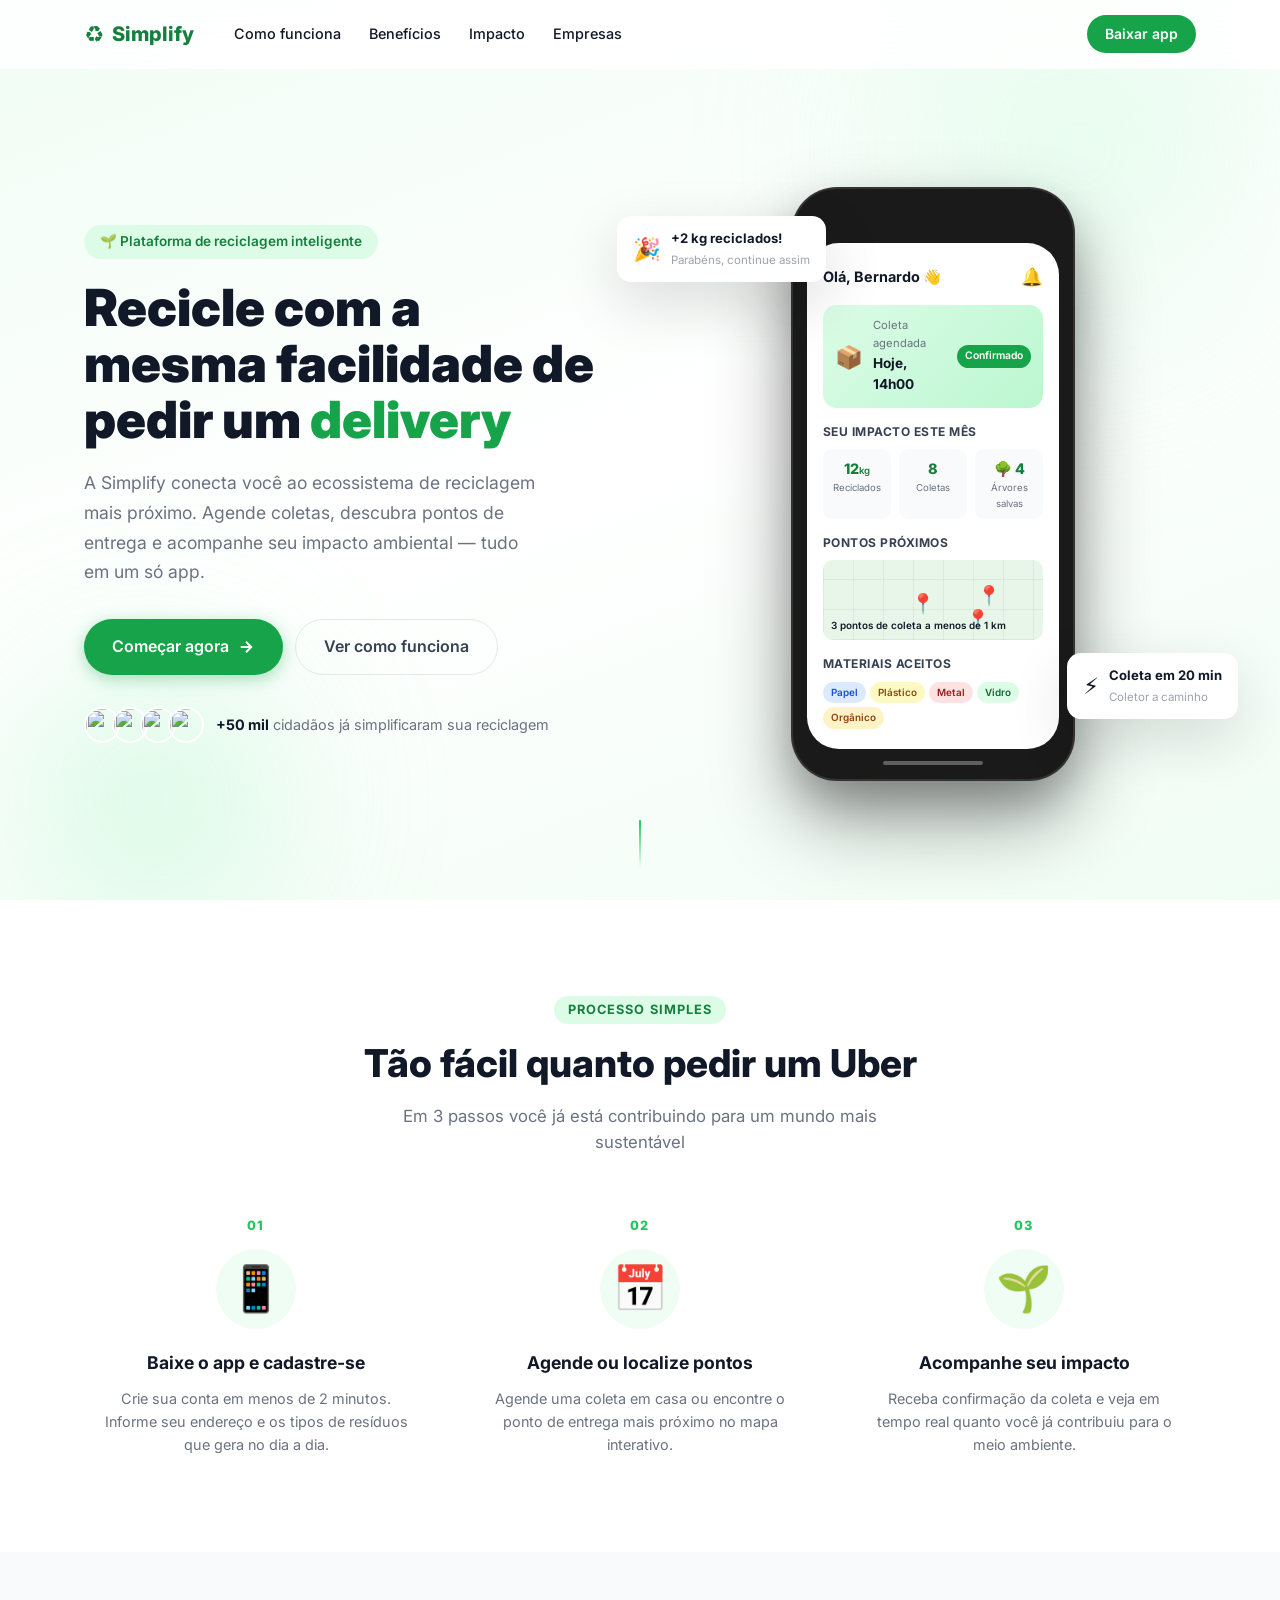
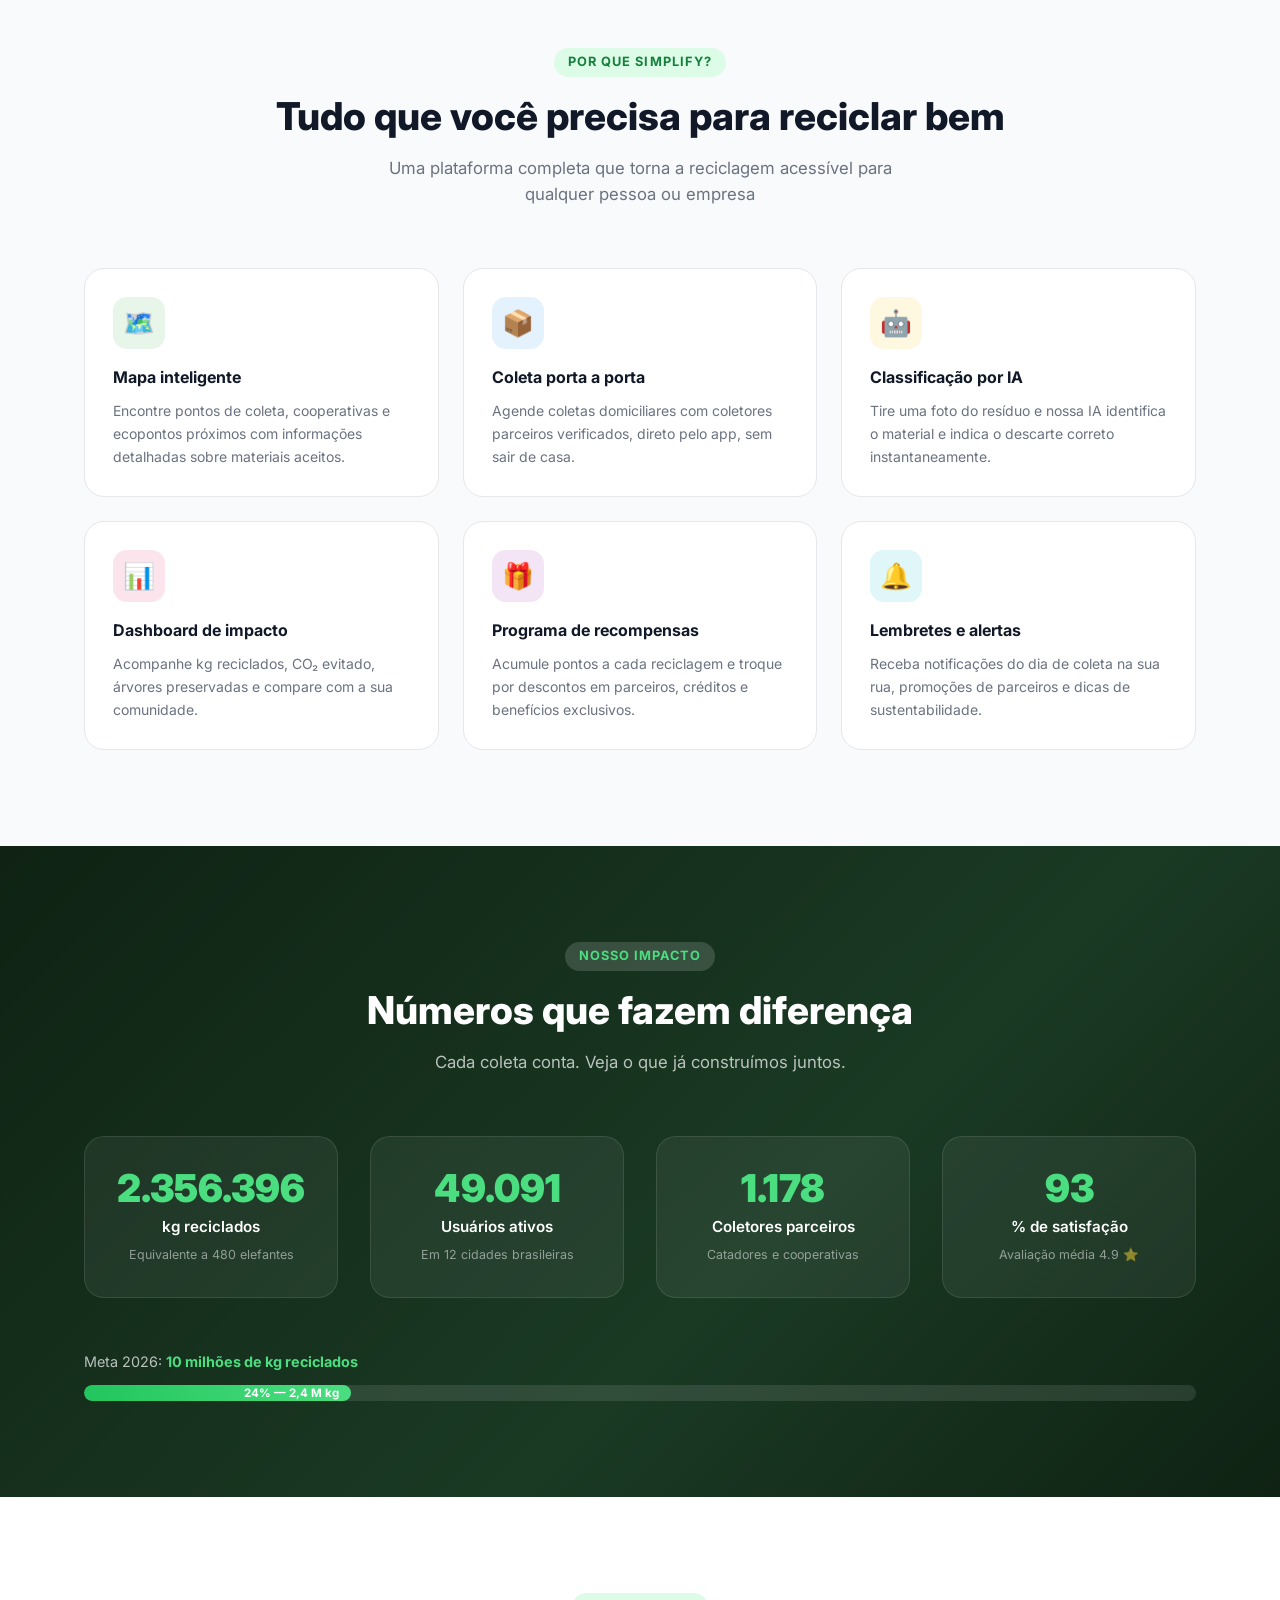
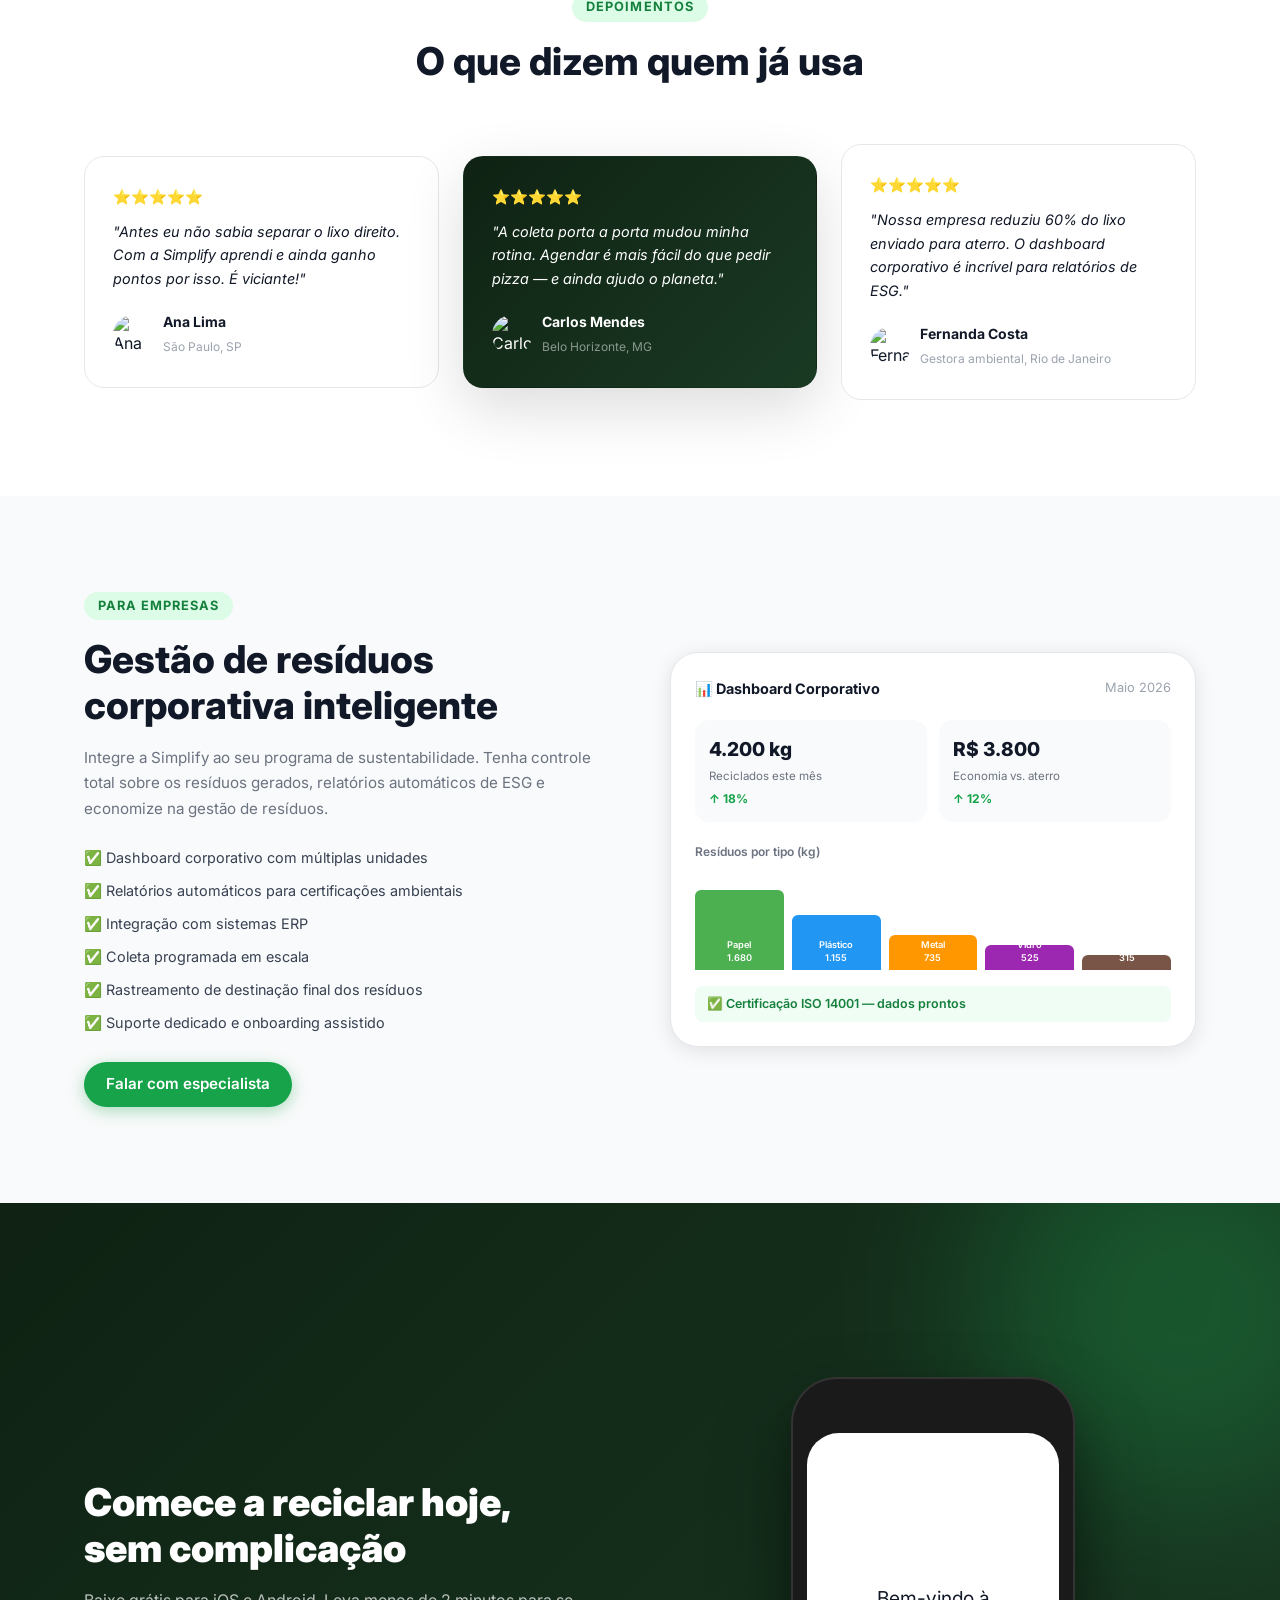
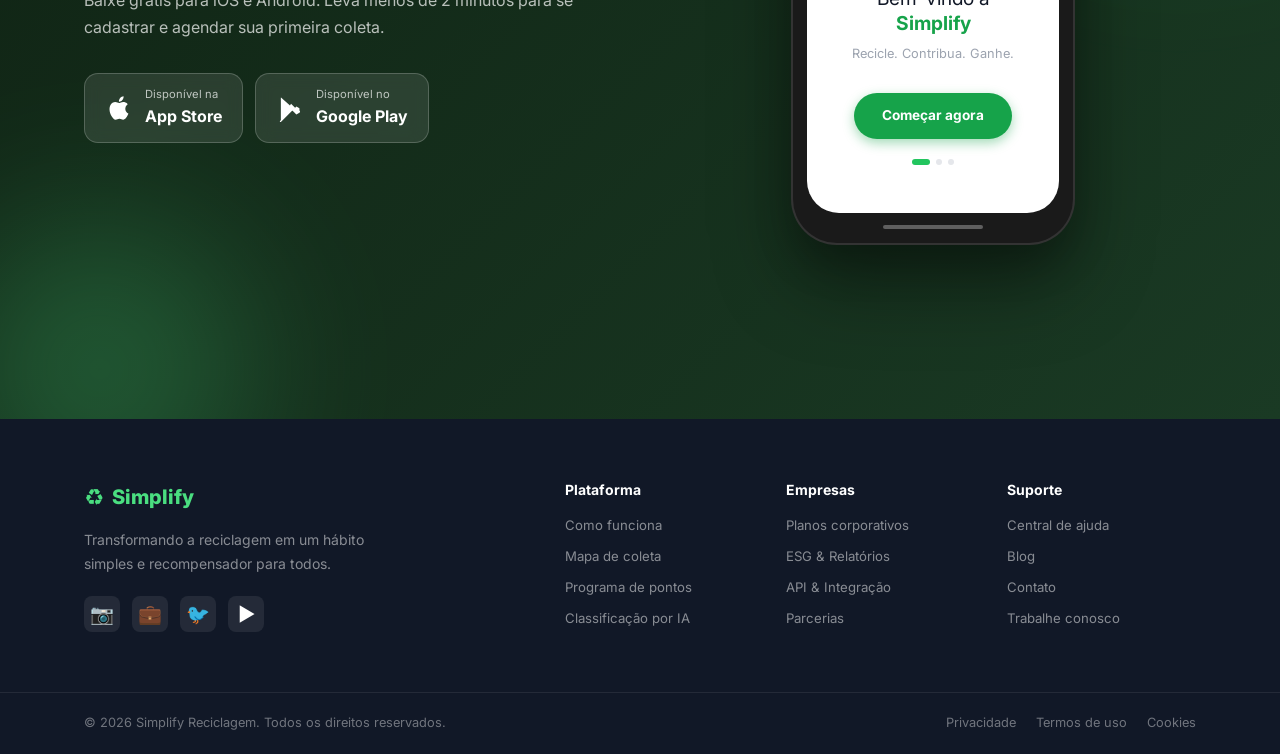
==== index.html @ 10cd013d "." ====
<!DOCTYPE html>
<html lang="pt-BR">
<head>
  <meta charset="UTF-8" />
  <meta name="viewport" content="width=device-width, initial-scale=1.0" />
  <title>Simplify Reciclagem — Recicle sem complicação</title>
  <link rel="stylesheet" href="style.css" />
  <link rel="preconnect" href="https://fonts.googleapis.com" />
  <link href="https://fonts.googleapis.com/css2?family=Inter:wght@400;500;600;700;800;900&display=swap" rel="stylesheet" />
</head>
<body>

  <!-- NAV -->
  <nav class="nav" id="nav">
    <div class="container nav__inner">
      <a href="#" class="nav__logo">
        <span class="logo-icon">♻</span>
        <span>Simplify</span>
      </a>
      <ul class="nav__links">
        <li><a href="#como-funciona">Como funciona</a></li>
        <li><a href="#beneficios">Benefícios</a></li>
        <li><a href="#impacto">Impacto</a></li>
        <li><a href="#empresas">Empresas</a></li>
      </ul>
      <a href="#baixar" class="btn btn--nav">Baixar app</a>
      <button class="nav__burger" id="burger" aria-label="Menu">
        <span></span><span></span><span></span>
      </button>
    </div>
    <div class="nav__mobile" id="mobileMenu">
      <a href="#como-funciona">Como funciona</a>
      <a href="#beneficios">Benefícios</a>
      <a href="#impacto">Impacto</a>
      <a href="#empresas">Empresas</a>
      <a href="#baixar" class="btn btn--primary">Baixar app</a>
    </div>
  </nav>

  <!-- HERO -->
  <section class="hero" id="inicio">
    <div class="hero__bg">
      <div class="hero__blob hero__blob--1"></div>
      <div class="hero__blob hero__blob--2"></div>
    </div>
    <div class="container hero__inner">
      <div class="hero__text">
        <div class="hero__badge">🌱 Plataforma de reciclagem inteligente</div>
        <h1 class="hero__title">
          Recicle com a mesma facilidade de pedir um
          <span class="highlight">delivery</span>
        </h1>
        <p class="hero__subtitle">
          A Simplify conecta você ao ecossistema de reciclagem mais próximo. Agende coletas, descubra pontos de entrega e acompanhe seu impacto ambiental — tudo em um só app.
        </p>
        <div class="hero__actions">
          <a href="#baixar" class="btn btn--primary btn--lg">
            Começar agora
            <svg width="18" height="18" viewBox="0 0 24 24" fill="none" stroke="currentColor" stroke-width="2.5"><path d="M5 12h14M12 5l7 7-7 7"/></svg>
          </a>
          <a href="#como-funciona" class="btn btn--ghost btn--lg">Ver como funciona</a>
        </div>
        <div class="hero__social-proof">
          <div class="avatars">
            <img src="https://i.pravatar.cc/40?img=1" alt="" />
            <img src="https://i.pravatar.cc/40?img=2" alt="" />
            <img src="https://i.pravatar.cc/40?img=3" alt="" />
            <img src="https://i.pravatar.cc/40?img=4" alt="" />
          </div>
          <p><strong>+50 mil</strong> cidadãos já simplificaram sua reciclagem</p>
        </div>
      </div>
      <div class="hero__visual">
        <div class="phone-mockup">
          <div class="phone-screen">
            <div class="app-header">
              <span class="app-greeting">Olá, Bernardo 👋</span>
              <div class="app-notif">🔔</div>
            </div>
            <div class="app-card app-card--green">
              <div class="app-card__icon">📦</div>
              <div>
                <div class="app-card__label">Coleta agendada</div>
                <div class="app-card__value">Hoje, 14h00</div>
              </div>
              <div class="app-card__badge">Confirmado</div>
            </div>
            <div class="app-section-title">Seu impacto este mês</div>
            <div class="app-stats">
              <div class="app-stat">
                <div class="app-stat__num">12<span>kg</span></div>
                <div class="app-stat__label">Reciclados</div>
              </div>
              <div class="app-stat">
                <div class="app-stat__num">8</div>
                <div class="app-stat__label">Coletas</div>
              </div>
              <div class="app-stat">
                <div class="app-stat__num">🌳 4</div>
                <div class="app-stat__label">Árvores salvas</div>
              </div>
            </div>
            <div class="app-section-title">Pontos próximos</div>
            <div class="app-map-placeholder">
              <div class="map-pin" style="top:35%;left:40%">📍</div>
              <div class="map-pin" style="top:55%;left:65%">📍</div>
              <div class="map-pin" style="top:25%;left:70%">📍</div>
              <span class="map-label">3 pontos de coleta a menos de 1 km</span>
            </div>
            <div class="app-section-title">Materiais aceitos</div>
            <div class="app-chips">
              <span class="chip chip--blue">Papel</span>
              <span class="chip chip--yellow">Plástico</span>
              <span class="chip chip--red">Metal</span>
              <span class="chip chip--green">Vidro</span>
              <span class="chip chip--brown">Orgânico</span>
            </div>
          </div>
          <div class="phone-home-bar"></div>
        </div>
        <div class="floating-card floating-card--1">
          <span>🎉</span>
          <div>
            <strong>+2 kg reciclados!</strong>
            <small>Parabéns, continue assim</small>
          </div>
        </div>
        <div class="floating-card floating-card--2">
          <span>⚡</span>
          <div>
            <strong>Coleta em 20 min</strong>
            <small>Coletor a caminho</small>
          </div>
        </div>
      </div>
    </div>
    <div class="hero__scroll-indicator">
      <div class="scroll-line"></div>
    </div>
  </section>

  <!-- COMO FUNCIONA -->
  <section class="section" id="como-funciona">
    <div class="container">
      <div class="section__header">
        <div class="section__badge">Processo simples</div>
        <h2 class="section__title">Tão fácil quanto pedir um Uber</h2>
        <p class="section__subtitle">Em 3 passos você já está contribuindo para um mundo mais sustentável</p>
      </div>
      <div class="steps">
        <div class="step" data-step="1">
          <div class="step__line"></div>
          <div class="step__num">01</div>
          <div class="step__icon">📱</div>
          <h3 class="step__title">Baixe o app e cadastre-se</h3>
          <p class="step__desc">Crie sua conta em menos de 2 minutos. Informe seu endereço e os tipos de resíduos que gera no dia a dia.</p>
        </div>
        <div class="step" data-step="2">
          <div class="step__line"></div>
          <div class="step__num">02</div>
          <div class="step__icon">📅</div>
          <h3 class="step__title">Agende ou localize pontos</h3>
          <p class="step__desc">Agende uma coleta em casa ou encontre o ponto de entrega mais próximo no mapa interativo.</p>
        </div>
        <div class="step" data-step="3">
          <div class="step__num">03</div>
          <div class="step__icon">🌱</div>
          <h3 class="step__title">Acompanhe seu impacto</h3>
          <p class="step__desc">Receba confirmação da coleta e veja em tempo real quanto você já contribuiu para o meio ambiente.</p>
        </div>
      </div>
    </div>
  </section>

  <!-- BENEFÍCIOS -->
  <section class="section section--alt" id="beneficios">
    <div class="container">
      <div class="section__header">
        <div class="section__badge">Por que Simplify?</div>
        <h2 class="section__title">Tudo que você precisa para reciclar bem</h2>
        <p class="section__subtitle">Uma plataforma completa que torna a reciclagem acessível para qualquer pessoa ou empresa</p>
      </div>
      <div class="features">
        <div class="feature-card">
          <div class="feature-card__icon" style="background:#e8f5e9">🗺️</div>
          <h3>Mapa inteligente</h3>
          <p>Encontre pontos de coleta, cooperativas e ecopontos próximos com informações detalhadas sobre materiais aceitos.</p>
        </div>
        <div class="feature-card">
          <div class="feature-card__icon" style="background:#e3f2fd">📦</div>
          <h3>Coleta porta a porta</h3>
          <p>Agende coletas domiciliares com coletores parceiros verificados, direto pelo app, sem sair de casa.</p>
        </div>
        <div class="feature-card">
          <div class="feature-card__icon" style="background:#fff8e1">🤖</div>
          <h3>Classificação por IA</h3>
          <p>Tire uma foto do resíduo e nossa IA identifica o material e indica o descarte correto instantaneamente.</p>
        </div>
        <div class="feature-card">
          <div class="feature-card__icon" style="background:#fce4ec">📊</div>
          <h3>Dashboard de impacto</h3>
          <p>Acompanhe kg reciclados, CO₂ evitado, árvores preservadas e compare com a sua comunidade.</p>
        </div>
        <div class="feature-card">
          <div class="feature-card__icon" style="background:#f3e5f5">🎁</div>
          <h3>Programa de recompensas</h3>
          <p>Acumule pontos a cada reciclagem e troque por descontos em parceiros, créditos e benefícios exclusivos.</p>
        </div>
        <div class="feature-card">
          <div class="feature-card__icon" style="background:#e0f7fa">🔔</div>
          <h3>Lembretes e alertas</h3>
          <p>Receba notificações do dia de coleta na sua rua, promoções de parceiros e dicas de sustentabilidade.</p>
        </div>
      </div>
    </div>
  </section>

  <!-- IMPACTO -->
  <section class="section section--dark" id="impacto">
    <div class="container">
      <div class="section__header section__header--light">
        <div class="section__badge section__badge--light">Nosso impacto</div>
        <h2 class="section__title">Números que fazem diferença</h2>
        <p class="section__subtitle">Cada coleta conta. Veja o que já construímos juntos.</p>
      </div>
      <div class="stats-grid">
        <div class="stat-item">
          <div class="stat-item__num" data-target="2400000">0</div>
          <div class="stat-item__label">kg reciclados</div>
          <div class="stat-item__sub">Equivalente a 480 elefantes</div>
        </div>
        <div class="stat-item">
          <div class="stat-item__num" data-target="50000">0</div>
          <div class="stat-item__label">Usuários ativos</div>
          <div class="stat-item__sub">Em 12 cidades brasileiras</div>
        </div>
        <div class="stat-item">
          <div class="stat-item__num" data-target="1200">0</div>
          <div class="stat-item__label">Coletores parceiros</div>
          <div class="stat-item__sub">Catadores e cooperativas</div>
        </div>
        <div class="stat-item">
          <div class="stat-item__num" data-target="95">0</div>
          <div class="stat-item__label">% de satisfação</div>
          <div class="stat-item__sub">Avaliação média 4.9 ⭐</div>
        </div>
      </div>
      <div class="impact-visual">
        <div class="impact-bar-label">Meta 2026: <strong>10 milhões de kg reciclados</strong></div>
        <div class="impact-bar-track">
          <div class="impact-bar-fill" style="width: 24%">
            <span>24% — 2,4 M kg</span>
          </div>
        </div>
      </div>
    </div>
  </section>

  <!-- DEPOIMENTOS -->
  <section class="section" id="depoimentos">
    <div class="container">
      <div class="section__header">
        <div class="section__badge">Depoimentos</div>
        <h2 class="section__title">O que dizem quem já usa</h2>
      </div>
      <div class="testimonials">
        <div class="testimonial-card">
          <div class="testimonial-card__stars">⭐⭐⭐⭐⭐</div>
          <p>"Antes eu não sabia separar o lixo direito. Com a Simplify aprendi e ainda ganho pontos por isso. É viciante!"</p>
          <div class="testimonial-card__author">
            <img src="https://i.pravatar.cc/48?img=5" alt="Ana Lima" />
            <div>
              <strong>Ana Lima</strong>
              <small>São Paulo, SP</small>
            </div>
          </div>
        </div>
        <div class="testimonial-card testimonial-card--featured">
          <div class="testimonial-card__stars">⭐⭐⭐⭐⭐</div>
          <p>"A coleta porta a porta mudou minha rotina. Agendar é mais fácil do que pedir pizza — e ainda ajudo o planeta."</p>
          <div class="testimonial-card__author">
            <img src="https://i.pravatar.cc/48?img=8" alt="Carlos Mendes" />
            <div>
              <strong>Carlos Mendes</strong>
              <small>Belo Horizonte, MG</small>
            </div>
          </div>
        </div>
        <div class="testimonial-card">
          <div class="testimonial-card__stars">⭐⭐⭐⭐⭐</div>
          <p>"Nossa empresa reduziu 60% do lixo enviado para aterro. O dashboard corporativo é incrível para relatórios de ESG."</p>
          <div class="testimonial-card__author">
            <img src="https://i.pravatar.cc/48?img=12" alt="Fernanda Costa" />
            <div>
              <strong>Fernanda Costa</strong>
              <small>Gestora ambiental, Rio de Janeiro</small>
            </div>
          </div>
        </div>
      </div>
    </div>
  </section>

  <!-- EMPRESAS -->
  <section class="section section--alt" id="empresas">
    <div class="container">
      <div class="empresas__inner">
        <div class="empresas__text">
          <div class="section__badge">Para empresas</div>
          <h2 class="section__title" style="text-align:left">Gestão de resíduos corporativa inteligente</h2>
          <p>Integre a Simplify ao seu programa de sustentabilidade. Tenha controle total sobre os resíduos gerados, relatórios automáticos de ESG e economize na gestão de resíduos.</p>
          <ul class="empresas__list">
            <li>✅ Dashboard corporativo com múltiplas unidades</li>
            <li>✅ Relatórios automáticos para certificações ambientais</li>
            <li>✅ Integração com sistemas ERP</li>
            <li>✅ Coleta programada em escala</li>
            <li>✅ Rastreamento de destinação final dos resíduos</li>
            <li>✅ Suporte dedicado e onboarding assistido</li>
          </ul>
          <a href="mailto:empresas@simplify.eco" class="btn btn--primary">Falar com especialista</a>
        </div>
        <div class="empresas__visual">
          <div class="corp-dashboard">
            <div class="corp-dash__header">
              <span>📊 Dashboard Corporativo</span>
              <span class="corp-dash__date">Maio 2026</span>
            </div>
            <div class="corp-dash__kpis">
              <div class="corp-kpi">
                <div class="corp-kpi__val">4.200 kg</div>
                <div class="corp-kpi__label">Reciclados este mês</div>
                <div class="corp-kpi__trend corp-kpi__trend--up">↑ 18%</div>
              </div>
              <div class="corp-kpi">
                <div class="corp-kpi__val">R$ 3.800</div>
                <div class="corp-kpi__label">Economia vs. aterro</div>
                <div class="corp-kpi__trend corp-kpi__trend--up">↑ 12%</div>
              </div>
            </div>
            <div class="corp-dash__chart-label">Resíduos por tipo (kg)</div>
            <div class="corp-chart">
              <div class="corp-bar" style="height:80%;background:#4caf50"><span>Papel<br>1.680</span></div>
              <div class="corp-bar" style="height:55%;background:#2196f3"><span>Plástico<br>1.155</span></div>
              <div class="corp-bar" style="height:35%;background:#ff9800"><span>Metal<br>735</span></div>
              <div class="corp-bar" style="height:25%;background:#9c27b0"><span>Vidro<br>525</span></div>
              <div class="corp-bar" style="height:15%;background:#795548"><span>Outro<br>315</span></div>
            </div>
            <div class="corp-dash__footer">
              <span>✅ Certificação ISO 14001 — dados prontos</span>
            </div>
          </div>
        </div>
      </div>
    </div>
  </section>

  <!-- DOWNLOAD CTA -->
  <section class="section section--cta" id="baixar">
    <div class="cta__blob cta__blob--1"></div>
    <div class="cta__blob cta__blob--2"></div>
    <div class="container cta__inner">
      <div class="cta__text">
        <h2>Comece a reciclar hoje,<br/>sem complicação</h2>
        <p>Baixe grátis para iOS e Android. Leva menos de 2 minutos para se cadastrar e agendar sua primeira coleta.</p>
        <div class="store-btns">
          <a href="#" class="store-btn">
            <svg viewBox="0 0 24 24" fill="currentColor" width="28" height="28"><path d="M18.71 19.5c-.83 1.24-1.71 2.45-3.05 2.47-1.34.03-1.77-.79-3.29-.79-1.53 0-2 .77-3.27.82-1.31.05-2.3-1.32-3.14-2.53C4.25 17 2.94 12.45 4.7 9.39c.87-1.52 2.43-2.48 4.12-2.51 1.28-.02 2.5.87 3.29.87.78 0 2.26-1.07 3.8-.91.65.03 2.47.26 3.64 1.98-.09.06-2.17 1.28-2.15 3.81.03 3.02 2.65 4.03 2.68 4.04-.03.07-.42 1.44-1.38 2.83M13 3.5c.73-.83 1.94-1.46 2.94-1.5.13 1.17-.34 2.35-1.04 3.19-.69.85-1.83 1.51-2.95 1.42-.15-1.15.41-2.35 1.05-3.11z"/></svg>
            <div>
              <small>Disponível na</small>
              <strong>App Store</strong>
            </div>
          </a>
          <a href="#" class="store-btn">
            <svg viewBox="0 0 24 24" fill="currentColor" width="28" height="28"><path d="M3.18 23.76c.3.17.64.24.99.2l12.19-12.19L12.9 8.3 3.18 23.76zm16.9-11.52-2.6-1.5L14 14.2l3.47 3.47 2.61-1.5c.74-.43.74-1.49 0-1.93zm-15.83-9.2c-.06.2-.09.41-.09.64v19.32c0 .23.03.44.09.64l.04.04 10.82-10.82v-.25L4.29 2.99l-.04.05z"/></svg>
            <div>
              <small>Disponível no</small>
              <strong>Google Play</strong>
            </div>
          </a>
        </div>
      </div>
      <div class="cta__image">
        <div class="cta__phone-wrap">
          <div class="phone-mockup phone-mockup--sm">
            <div class="phone-screen">
              <div class="onboarding">
                <div class="onboarding__emoji">♻️</div>
                <div class="onboarding__title">Bem-vindo à<br/><strong>Simplify</strong></div>
                <div class="onboarding__sub">Recicle. Contribua. Ganhe.</div>
                <div class="onboarding__btn">Começar agora</div>
                <div class="onboarding__steps">
                  <span class="dot dot--active"></span>
                  <span class="dot"></span>
                  <span class="dot"></span>
                </div>
              </div>
            </div>
            <div class="phone-home-bar"></div>
          </div>
        </div>
      </div>
    </div>
  </section>

  <!-- FOOTER -->
  <footer class="footer">
    <div class="container footer__inner">
      <div class="footer__brand">
        <a href="#" class="nav__logo">
          <span class="logo-icon">♻</span>
          <span>Simplify</span>
        </a>
        <p>Transformando a reciclagem em um hábito simples e recompensador para todos.</p>
        <div class="footer__social">
          <a href="#" aria-label="Instagram">📷</a>
          <a href="#" aria-label="LinkedIn">💼</a>
          <a href="#" aria-label="Twitter">🐦</a>
          <a href="#" aria-label="YouTube">▶️</a>
        </div>
      </div>
      <div class="footer__links">
        <div class="footer__col">
          <h4>Plataforma</h4>
          <a href="#">Como funciona</a>
          <a href="#">Mapa de coleta</a>
          <a href="#">Programa de pontos</a>
          <a href="#">Classificação por IA</a>
        </div>
        <div class="footer__col">
          <h4>Empresas</h4>
          <a href="#">Planos corporativos</a>
          <a href="#">ESG & Relatórios</a>
          <a href="#">API & Integração</a>
          <a href="#">Parcerias</a>
        </div>
        <div class="footer__col">
          <h4>Suporte</h4>
          <a href="#">Central de ajuda</a>
          <a href="#">Blog</a>
          <a href="#">Contato</a>
          <a href="#">Trabalhe conosco</a>
        </div>
      </div>
    </div>
    <div class="footer__bottom">
      <div class="container">
        <span>© 2026 Simplify Reciclagem. Todos os direitos reservados.</span>
        <div>
          <a href="#">Privacidade</a>
          <a href="#">Termos de uso</a>
          <a href="#">Cookies</a>
        </div>
      </div>
    </div>
  </footer>

  <script src="script.js"></script>
</body>
</html>
---- style.css ----
/* ===========================
   RESET & BASE
=========================== */
*, *::before, *::after { box-sizing: border-box; margin: 0; padding: 0; }

:root {
  --green-50:  #f0fdf4;
  --green-100: #dcfce7;
  --green-400: #4ade80;
  --green-500: #22c55e;
  --green-600: #16a34a;
  --green-700: #15803d;
  --green-800: #166534;
  --gray-50:   #f9fafb;
  --gray-100:  #f3f4f6;
  --gray-200:  #e5e7eb;
  --gray-400:  #9ca3af;
  --gray-500:  #6b7280;
  --gray-700:  #374151;
  --gray-900:  #111827;
  --white: #ffffff;
  --font: 'Inter', system-ui, sans-serif;
  --radius-sm: 8px;
  --radius-md: 14px;
  --radius-lg: 20px;
  --radius-xl: 28px;
  --shadow-sm: 0 1px 3px rgba(0,0,0,.08), 0 1px 2px rgba(0,0,0,.06);
  --shadow-md: 0 4px 20px rgba(0,0,0,.10);
  --shadow-lg: 0 20px 60px rgba(0,0,0,.14);
  --transition: .25s cubic-bezier(.4,0,.2,1);
}

html { scroll-behavior: smooth; font-size: 16px; }

body {
  font-family: var(--font);
  color: var(--gray-900);
  background: var(--white);
  overflow-x: hidden;
  line-height: 1.6;
}

img { max-width: 100%; display: block; }
a { text-decoration: none; color: inherit; }

.container {
  width: 100%;
  max-width: 1160px;
  margin: 0 auto;
  padding: 0 24px;
}

/* ===========================
   BUTTONS
=========================== */
.btn {
  display: inline-flex;
  align-items: center;
  gap: 8px;
  font-family: var(--font);
  font-weight: 600;
  font-size: .95rem;
  border-radius: 100px;
  border: none;
  cursor: pointer;
  transition: var(--transition);
  white-space: nowrap;
  padding: 10px 22px;
}

.btn--primary {
  background: var(--green-600);
  color: var(--white);
  box-shadow: 0 4px 16px rgba(22,163,74,.35);
}
.btn--primary:hover {
  background: var(--green-700);
  transform: translateY(-1px);
  box-shadow: 0 8px 24px rgba(22,163,74,.4);
}

.btn--ghost {
  background: transparent;
  color: var(--gray-700);
  border: 1.5px solid var(--gray-200);
}
.btn--ghost:hover {
  background: var(--gray-100);
  border-color: var(--gray-300);
}

.btn--nav {
  background: var(--green-600);
  color: var(--white);
  font-size: .875rem;
  padding: 8px 18px;
}
.btn--nav:hover { background: var(--green-700); }

.btn--lg { font-size: 1rem; padding: 14px 28px; }

/* ===========================
   NAV
=========================== */
.nav {
  position: fixed;
  top: 0; left: 0; right: 0;
  z-index: 999;
  background: rgba(255,255,255,.85);
  backdrop-filter: blur(16px);
  border-bottom: 1px solid transparent;
  transition: border-color var(--transition), box-shadow var(--transition);
}
.nav.scrolled {
  border-color: var(--gray-200);
  box-shadow: var(--shadow-sm);
}

.nav__inner {
  display: flex;
  align-items: center;
  gap: 32px;
  height: 68px;
}

.nav__logo {
  display: flex;
  align-items: center;
  gap: 8px;
  font-weight: 800;
  font-size: 1.25rem;
  color: var(--green-700);
}
.logo-icon { font-size: 1.4rem; }

.nav__links {
  display: flex;
  list-style: none;
  gap: 28px;
  margin-left: 8px;
}
.nav__links a {
  font-size: .9rem;
  font-weight: 500;
  color: var(--gray-600);
  transition: color var(--transition);
}
.nav__links a:hover { color: var(--green-600); }

.nav__links { flex: 1; }

.nav__burger {
  display: none;
  flex-direction: column;
  gap: 5px;
  background: none;
  border: none;
  cursor: pointer;
  padding: 4px;
}
.nav__burger span {
  display: block;
  width: 22px; height: 2px;
  background: var(--gray-700);
  border-radius: 2px;
  transition: var(--transition);
}

.nav__mobile {
  display: none;
  flex-direction: column;
  gap: 4px;
  padding: 16px 24px 20px;
  background: var(--white);
  border-top: 1px solid var(--gray-100);
}
.nav__mobile a {
  padding: 10px 0;
  font-weight: 500;
  color: var(--gray-700);
  border-bottom: 1px solid var(--gray-100);
}
.nav__mobile .btn { margin-top: 8px; justify-content: center; }
.nav__mobile.open { display: flex; }

/* ===========================
   SECTION BASE
=========================== */
.section { padding: 96px 0; }
.section--alt { background: var(--gray-50); }
.section--dark {
  background: linear-gradient(135deg, #0f2213 0%, #1a3a24 60%, #0f2213 100%);
  color: var(--white);
}

.section__header { text-align: center; margin-bottom: 60px; }
.section__header--light .section__subtitle { color: rgba(255,255,255,.7); }

.section__badge {
  display: inline-block;
  background: var(--green-100);
  color: var(--green-700);
  font-size: .8rem;
  font-weight: 700;
  text-transform: uppercase;
  letter-spacing: .08em;
  padding: 4px 14px;
  border-radius: 100px;
  margin-bottom: 16px;
}
.section__badge--light {
  background: rgba(255,255,255,.15);
  color: var(--green-400);
}

.section__title {
  font-size: clamp(1.75rem, 3vw, 2.5rem);
  font-weight: 800;
  line-height: 1.2;
  margin-bottom: 16px;
  color: var(--gray-900);
}
.section--dark .section__title { color: var(--white); }

.section__subtitle {
  font-size: 1.05rem;
  color: var(--gray-500);
  max-width: 540px;
  margin: 0 auto;
}

/* ===========================
   HERO
=========================== */
.hero {
  position: relative;
  min-height: 100vh;
  display: flex;
  align-items: center;
  overflow: hidden;
  background: linear-gradient(160deg, #f0fdf4 0%, #ffffff 50%, #f0fdf4 100%);
  padding-top: 68px;
}

.hero__bg { position: absolute; inset: 0; pointer-events: none; }
.hero__blob {
  position: absolute;
  border-radius: 50%;
  filter: blur(80px);
  opacity: .4;
}
.hero__blob--1 {
  width: 600px; height: 600px;
  background: radial-gradient(circle, #bbf7d0, transparent 70%);
  top: -150px; right: -100px;
}
.hero__blob--2 {
  width: 400px; height: 400px;
  background: radial-gradient(circle, #86efac, transparent 70%);
  bottom: -100px; left: -50px;
}

.hero__inner {
  display: grid;
  grid-template-columns: 1fr 1fr;
  gap: 60px;
  align-items: center;
  padding: 80px 24px;
  position: relative;
  z-index: 1;
}

.hero__badge {
  display: inline-flex;
  align-items: center;
  gap: 6px;
  background: var(--green-100);
  color: var(--green-700);
  font-size: .85rem;
  font-weight: 600;
  padding: 6px 16px;
  border-radius: 100px;
  margin-bottom: 20px;
  border: 1px solid var(--green-200);
}

.hero__title {
  font-size: clamp(2rem, 4vw, 3.2rem);
  font-weight: 900;
  line-height: 1.1;
  margin-bottom: 20px;
  color: var(--gray-900);
}
.highlight {
  color: var(--green-600);
  position: relative;
}
.highlight::after {
  content: '';
  position: absolute;
  bottom: 2px; left: 0; right: 0;
  height: 8px;
  background: var(--green-200);
  border-radius: 4px;
  z-index: -1;
}

.hero__subtitle {
  font-size: 1.1rem;
  color: var(--gray-500);
  margin-bottom: 32px;
  max-width: 460px;
  line-height: 1.7;
}

.hero__actions {
  display: flex;
  gap: 12px;
  flex-wrap: wrap;
  margin-bottom: 32px;
}

.hero__social-proof {
  display: flex;
  align-items: center;
  gap: 12px;
  font-size: .9rem;
  color: var(--gray-500);
}
.hero__social-proof strong { color: var(--gray-900); }
.avatars {
  display: flex;
}
.avatars img {
  width: 36px; height: 36px;
  border-radius: 50%;
  border: 2px solid var(--white);
  margin-left: -8px;
  object-fit: cover;
}
.avatars img:first-child { margin-left: 0; }

.hero__visual {
  display: flex;
  justify-content: center;
  align-items: center;
  position: relative;
  padding: 40px 0;
}

/* ===========================
   PHONE MOCKUP
=========================== */
.phone-mockup {
  width: 280px;
  background: #1a1a1a;
  border-radius: 44px;
  padding: 14px;
  box-shadow:
    0 0 0 2px #333,
    0 40px 80px rgba(0,0,0,.4),
    0 20px 40px rgba(0,0,0,.2);
  position: relative;
  z-index: 2;
}

.phone-mockup::before {
  content: '';
  display: block;
  width: 100px;
  height: 28px;
  background: #1a1a1a;
  border-radius: 0 0 18px 18px;
  margin: 0 auto 12px;
}

.phone-screen {
  background: #ffffff;
  border-radius: 32px;
  overflow: hidden;
  padding: 20px 16px;
  min-height: 500px;
  font-size: .8rem;
}

.phone-mockup--sm .phone-screen {
  min-height: 380px;
}

.phone-home-bar {
  width: 100px;
  height: 4px;
  background: rgba(255,255,255,.3);
  border-radius: 2px;
  margin: 12px auto 0;
}

.app-header {
  display: flex;
  justify-content: space-between;
  align-items: center;
  margin-bottom: 14px;
}
.app-greeting { font-weight: 700; font-size: .9rem; color: var(--gray-900); }
.app-notif { font-size: 1.1rem; }

.app-card {
  border-radius: 14px;
  padding: 12px;
  display: flex;
  align-items: center;
  gap: 10px;
  margin-bottom: 14px;
}
.app-card--green { background: linear-gradient(135deg, #dcfce7, #bbf7d0); }
.app-card__icon { font-size: 1.4rem; }
.app-card__label { font-size: .7rem; color: var(--gray-500); }
.app-card__value { font-weight: 700; font-size: .85rem; color: var(--gray-900); }
.app-card__badge {
  margin-left: auto;
  background: var(--green-600);
  color: var(--white);
  font-size: .65rem;
  font-weight: 600;
  padding: 3px 8px;
  border-radius: 100px;
}

.app-section-title {
  font-weight: 700;
  font-size: .75rem;
  color: var(--gray-700);
  margin-bottom: 8px;
  text-transform: uppercase;
  letter-spacing: .04em;
}

.app-stats {
  display: flex;
  gap: 8px;
  margin-bottom: 14px;
}
.app-stat {
  flex: 1;
  background: var(--gray-50);
  border-radius: 10px;
  padding: 8px;
  text-align: center;
}
.app-stat__num {
  font-size: .9rem;
  font-weight: 800;
  color: var(--green-700);
}
.app-stat__num span { font-size: .6rem; font-weight: 600; }
.app-stat__label { font-size: .6rem; color: var(--gray-500); }

.app-map-placeholder {
  background: #e8f5e9;
  border-radius: 10px;
  height: 80px;
  position: relative;
  display: flex;
  align-items: flex-end;
  padding: 6px 8px;
  margin-bottom: 14px;
  overflow: hidden;
}
.app-map-placeholder::before {
  content: '';
  position: absolute;
  inset: 0;
  background:
    repeating-linear-gradient(90deg, rgba(0,0,0,.05) 0, rgba(0,0,0,.05) 1px, transparent 1px, transparent 30px),
    repeating-linear-gradient(0deg, rgba(0,0,0,.05) 0, rgba(0,0,0,.05) 1px, transparent 1px, transparent 30px);
}
.map-pin { position: absolute; font-size: 1.2rem; }
.map-label { font-size: .62rem; color: var(--gray-600); font-weight: 600; position: relative; z-index: 1; }

.app-chips { display: flex; flex-wrap: wrap; gap: 4px; }
.chip {
  font-size: .62rem;
  font-weight: 600;
  padding: 3px 8px;
  border-radius: 100px;
}
.chip--blue   { background: #dbeafe; color: #1d4ed8; }
.chip--yellow { background: #fef9c3; color: #854d0e; }
.chip--red    { background: #fee2e2; color: #991b1b; }
.chip--green  { background: #dcfce7; color: #166534; }
.chip--brown  { background: #fef3c7; color: #92400e; }

/* FLOATING CARDS */
.floating-card {
  position: absolute;
  background: var(--white);
  border-radius: var(--radius-md);
  box-shadow: var(--shadow-lg);
  padding: 12px 16px;
  display: flex;
  align-items: center;
  gap: 10px;
  font-size: .82rem;
  z-index: 3;
  animation: float 3s ease-in-out infinite;
}
.floating-card span { font-size: 1.4rem; }
.floating-card strong { display: block; font-weight: 700; }
.floating-card small { color: var(--gray-400); font-size: .72rem; }
.floating-card--1 { top: 10%; left: -10%; animation-delay: 0s; }
.floating-card--2 { bottom: 15%; right: -8%; animation-delay: 1.5s; }

@keyframes float {
  0%, 100% { transform: translateY(0); }
  50%       { transform: translateY(-8px); }
}

/* SCROLL INDICATOR */
.hero__scroll-indicator {
  position: absolute;
  bottom: 32px;
  left: 50%;
  transform: translateX(-50%);
}
.scroll-line {
  width: 2px;
  height: 48px;
  background: linear-gradient(to bottom, var(--green-500), transparent);
  margin: 0 auto;
  border-radius: 2px;
  animation: scrollAnim 1.6s ease-in-out infinite;
}
@keyframes scrollAnim {
  0%, 100% { opacity: 1; transform: scaleY(1); }
  50%       { opacity: .4; transform: scaleY(.5); }
}

/* ===========================
   STEPS
=========================== */
.steps {
  display: grid;
  grid-template-columns: repeat(3, 1fr);
  gap: 40px;
  position: relative;
}

.step {
  text-align: center;
  position: relative;
  padding: 0 16px;
}

.step__line {
  position: absolute;
  top: 54px;
  left: 60%;
  right: -40%;
  height: 2px;
  background: linear-gradient(to right, var(--green-300), var(--green-200));
}
.step:last-child .step__line { display: none; }

.step__num {
  font-size: .8rem;
  font-weight: 800;
  color: var(--green-500);
  letter-spacing: .1em;
  margin-bottom: 12px;
}

.step__icon {
  font-size: 2.8rem;
  display: inline-flex;
  align-items: center;
  justify-content: center;
  width: 80px; height: 80px;
  background: var(--green-50);
  border: 2px solid var(--green-200);
  border-radius: 50%;
  margin: 0 auto 20px;
  transition: transform var(--transition);
}
.step:hover .step__icon { transform: scale(1.1); }

.step__title {
  font-size: 1.1rem;
  font-weight: 700;
  margin-bottom: 10px;
  color: var(--gray-900);
}
.step__desc { font-size: .9rem; color: var(--gray-500); line-height: 1.6; }

/* ===========================
   FEATURES
=========================== */
.features {
  display: grid;
  grid-template-columns: repeat(3, 1fr);
  gap: 24px;
}

.feature-card {
  background: var(--white);
  border: 1px solid var(--gray-200);
  border-radius: var(--radius-lg);
  padding: 28px;
  transition: var(--transition);
}
.feature-card:hover {
  transform: translateY(-4px);
  box-shadow: var(--shadow-md);
  border-color: var(--green-200);
}

.feature-card__icon {
  width: 52px; height: 52px;
  border-radius: var(--radius-md);
  display: flex;
  align-items: center;
  justify-content: center;
  font-size: 1.6rem;
  margin-bottom: 16px;
}

.feature-card h3 {
  font-size: 1rem;
  font-weight: 700;
  margin-bottom: 8px;
  color: var(--gray-900);
}
.feature-card p { font-size: .875rem; color: var(--gray-500); line-height: 1.65; }

/* ===========================
   STATS (DARK)
=========================== */
.stats-grid {
  display: grid;
  grid-template-columns: repeat(4, 1fr);
  gap: 32px;
  margin-bottom: 52px;
}

.stat-item {
  text-align: center;
  padding: 32px 16px;
  background: rgba(255,255,255,.06);
  border: 1px solid rgba(255,255,255,.1);
  border-radius: var(--radius-lg);
  transition: var(--transition);
}
.stat-item:hover {
  background: rgba(255,255,255,.1);
  transform: translateY(-4px);
}

.stat-item__num {
  font-size: clamp(2rem, 3vw, 2.8rem);
  font-weight: 900;
  color: var(--green-400);
  line-height: 1;
  margin-bottom: 8px;
}
.stat-item__label {
  font-size: .95rem;
  font-weight: 600;
  color: var(--white);
  margin-bottom: 6px;
}
.stat-item__sub { font-size: .78rem; color: rgba(255,255,255,.5); }

.impact-bar-label { color: rgba(255,255,255,.7); font-size: .9rem; margin-bottom: 12px; }
.impact-bar-label strong { color: var(--green-400); }

.impact-bar-track {
  background: rgba(255,255,255,.1);
  border-radius: 100px;
  height: 16px;
  overflow: hidden;
}
.impact-bar-fill {
  height: 100%;
  background: linear-gradient(90deg, var(--green-500), var(--green-400));
  border-radius: 100px;
  display: flex;
  align-items: center;
  padding-right: 12px;
  justify-content: flex-end;
  font-size: .72rem;
  font-weight: 700;
  color: var(--white);
  animation: barGrow 1.4s ease-out both;
}
@keyframes barGrow { from { width: 0 !important; } }

/* ===========================
   TESTIMONIALS
=========================== */
.testimonials {
  display: grid;
  grid-template-columns: repeat(3, 1fr);
  gap: 24px;
  align-items: center;
}

.testimonial-card {
  background: var(--white);
  border: 1px solid var(--gray-200);
  border-radius: var(--radius-lg);
  padding: 28px;
  transition: var(--transition);
}
.testimonial-card:hover {
  transform: translateY(-4px);
  box-shadow: var(--shadow-md);
}
.testimonial-card--featured {
  background: linear-gradient(135deg, #0f2213, #1a3a24);
  color: var(--white);
  border-color: transparent;
  transform: scale(1.04);
  box-shadow: var(--shadow-lg);
}
.testimonial-card--featured:hover { transform: scale(1.04) translateY(-4px); }
.testimonial-card--featured p { color: rgba(255,255,255,.85); }

.testimonial-card__stars { font-size: .9rem; margin-bottom: 12px; }
.testimonial-card p { font-size: .9rem; line-height: 1.65; color: var(--gray-600); margin-bottom: 20px; font-style: italic; }
.testimonial-card__author { display: flex; align-items: center; gap: 10px; }
.testimonial-card__author img { width: 40px; height: 40px; border-radius: 50%; object-fit: cover; }
.testimonial-card__author strong { display: block; font-size: .875rem; }
.testimonial-card__author small { font-size: .75rem; color: var(--gray-400); }
.testimonial-card--featured .testimonial-card__author small { color: rgba(255,255,255,.5); }

/* ===========================
   EMPRESAS
=========================== */
.empresas__inner {
  display: grid;
  grid-template-columns: 1fr 1fr;
  gap: 60px;
  align-items: center;
}

.empresas__text p {
  color: var(--gray-500);
  line-height: 1.7;
  margin: 16px 0 24px;
  font-size: .95rem;
}

.empresas__list {
  list-style: none;
  display: flex;
  flex-direction: column;
  gap: 10px;
  margin-bottom: 28px;
}
.empresas__list li { font-size: .9rem; color: var(--gray-700); }

/* CORP DASHBOARD */
.corp-dashboard {
  background: var(--white);
  border: 1px solid var(--gray-200);
  border-radius: var(--radius-xl);
  padding: 24px;
  box-shadow: var(--shadow-md);
}

.corp-dash__header {
  display: flex;
  justify-content: space-between;
  align-items: center;
  font-weight: 700;
  font-size: .9rem;
  color: var(--gray-900);
  margin-bottom: 20px;
}
.corp-dash__date { color: var(--gray-400); font-weight: 400; font-size: .8rem; }

.corp-dash__kpis { display: grid; grid-template-columns: 1fr 1fr; gap: 12px; margin-bottom: 20px; }
.corp-kpi {
  background: var(--gray-50);
  border-radius: var(--radius-md);
  padding: 14px;
}
.corp-kpi__val { font-size: 1.2rem; font-weight: 800; color: var(--gray-900); }
.corp-kpi__label { font-size: .72rem; color: var(--gray-500); margin: 2px 0 4px; }
.corp-kpi__trend { font-size: .75rem; font-weight: 700; }
.corp-kpi__trend--up { color: var(--green-600); }

.corp-dash__chart-label { font-size: .75rem; font-weight: 600; color: var(--gray-500); margin-bottom: 8px; }
.corp-chart {
  display: flex;
  align-items: flex-end;
  gap: 8px;
  height: 100px;
  margin-bottom: 16px;
}
.corp-bar {
  flex: 1;
  border-radius: 6px 6px 0 0;
  display: flex;
  flex-direction: column;
  justify-content: flex-end;
  overflow: hidden;
  position: relative;
}
.corp-bar span {
  font-size: .58rem;
  font-weight: 600;
  color: var(--white);
  padding: 4px 4px 6px;
  text-align: center;
  line-height: 1.3;
}

.corp-dash__footer {
  font-size: .78rem;
  color: var(--green-700);
  background: var(--green-50);
  border-radius: var(--radius-sm);
  padding: 8px 12px;
  font-weight: 600;
}

/* ===========================
   CTA SECTION
=========================== */
.section--cta {
  background: linear-gradient(135deg, #0f2213 0%, #1a3a24 100%);
  position: relative;
  overflow: hidden;
  color: var(--white);
}

.cta__blob {
  position: absolute;
  border-radius: 50%;
  filter: blur(80px);
  opacity: .25;
  pointer-events: none;
}
.cta__blob--1 { width: 400px; height: 400px; background: var(--green-500); top: -100px; right: -100px; }
.cta__blob--2 { width: 300px; height: 300px; background: var(--green-400); bottom: -100px; left: -50px; }

.cta__inner {
  display: grid;
  grid-template-columns: 1fr 1fr;
  gap: 60px;
  align-items: center;
  padding: 80px 24px;
  position: relative;
  z-index: 1;
}

.cta__text h2 {
  font-size: clamp(1.75rem, 3vw, 2.5rem);
  font-weight: 900;
  line-height: 1.2;
  margin-bottom: 16px;
}
.cta__text p { color: rgba(255,255,255,.7); font-size: 1rem; margin-bottom: 32px; line-height: 1.7; }

.store-btns { display: flex; gap: 12px; flex-wrap: wrap; }

.store-btn {
  display: flex;
  align-items: center;
  gap: 12px;
  background: rgba(255,255,255,.1);
  border: 1.5px solid rgba(255,255,255,.2);
  border-radius: var(--radius-md);
  padding: 12px 20px;
  color: var(--white);
  transition: var(--transition);
  backdrop-filter: blur(8px);
}
.store-btn:hover {
  background: rgba(255,255,255,.18);
  border-color: rgba(255,255,255,.4);
  transform: translateY(-2px);
}
.store-btn small { display: block; font-size: .7rem; opacity: .7; }
.store-btn strong { font-size: 1rem; }

.cta__image { display: flex; justify-content: center; }
.cta__phone-wrap { position: relative; }

/* ONBOARDING SCREEN */
.onboarding {
  display: flex;
  flex-direction: column;
  align-items: center;
  justify-content: center;
  min-height: 340px;
  text-align: center;
  padding: 20px;
}
.onboarding__emoji { font-size: 3.5rem; margin-bottom: 16px; }
.onboarding__title { font-size: 1.2rem; line-height: 1.3; color: var(--gray-900); margin-bottom: 8px; }
.onboarding__title strong { color: var(--green-600); }
.onboarding__sub { font-size: .8rem; color: var(--gray-400); margin-bottom: 28px; }
.onboarding__btn {
  background: var(--green-600);
  color: var(--white);
  font-weight: 700;
  font-size: .85rem;
  padding: 12px 28px;
  border-radius: 100px;
  margin-bottom: 20px;
  box-shadow: 0 4px 12px rgba(22,163,74,.4);
}
.onboarding__steps { display: flex; gap: 6px; }
.dot { width: 6px; height: 6px; border-radius: 50%; background: var(--gray-200); }
.dot--active { background: var(--green-500); width: 18px; border-radius: 3px; }

/* ===========================
   FOOTER
=========================== */
.footer { background: var(--gray-900); color: var(--white); }

.footer__inner {
  display: grid;
  grid-template-columns: 2fr 3fr;
  gap: 60px;
  padding: 60px 24px;
}

.footer__brand .nav__logo { color: var(--green-400); margin-bottom: 14px; }
.footer__brand p { font-size: .875rem; color: rgba(255,255,255,.5); line-height: 1.7; max-width: 280px; }

.footer__social {
  display: flex;
  gap: 12px;
  margin-top: 20px;
  font-size: 1.2rem;
}
.footer__social a {
  display: flex;
  align-items: center;
  justify-content: center;
  width: 36px; height: 36px;
  background: rgba(255,255,255,.08);
  border-radius: 8px;
  transition: background var(--transition);
}
.footer__social a:hover { background: rgba(255,255,255,.16); }

.footer__links { display: grid; grid-template-columns: repeat(3, 1fr); gap: 32px; }
.footer__col { display: flex; flex-direction: column; gap: 10px; }
.footer__col h4 { font-size: .875rem; font-weight: 700; color: var(--white); margin-bottom: 4px; }
.footer__col a { font-size: .825rem; color: rgba(255,255,255,.5); transition: color var(--transition); }
.footer__col a:hover { color: var(--green-400); }

.footer__bottom {
  border-top: 1px solid rgba(255,255,255,.08);
  padding: 20px 24px;
}
.footer__bottom .container {
  display: flex;
  justify-content: space-between;
  align-items: center;
  font-size: .8rem;
  color: rgba(255,255,255,.4);
  flex-wrap: wrap;
  gap: 12px;
}
.footer__bottom a { margin-left: 16px; color: rgba(255,255,255,.4); transition: color var(--transition); }
.footer__bottom a:hover { color: var(--green-400); }

/* ===========================
   ANIMATIONS (scroll reveal)
=========================== */
.reveal {
  opacity: 0;
  transform: translateY(28px);
  transition: opacity .65s ease, transform .65s ease;
}
.reveal.visible {
  opacity: 1;
  transform: none;
}
.reveal-delay-1 { transition-delay: .1s; }
.reveal-delay-2 { transition-delay: .2s; }
.reveal-delay-3 { transition-delay: .3s; }

/* ===========================
   RESPONSIVE
=========================== */
@media (max-width: 1024px) {
  .features { grid-template-columns: repeat(2, 1fr); }
  .stats-grid { grid-template-columns: repeat(2, 1fr); }
}

@media (max-width: 768px) {
  .nav__links, .btn--nav { display: none; }
  .nav__burger { display: flex; }

  .hero__inner { grid-template-columns: 1fr; text-align: center; gap: 40px; padding: 60px 24px; }
  .hero__subtitle, .hero__actions { max-width: none; justify-content: center; }
  .hero__social-proof { justify-content: center; }
  .hero__visual { order: -1; }
  .floating-card--1, .floating-card--2 { display: none; }
  .phone-mockup { width: 240px; }

  .steps { grid-template-columns: 1fr; gap: 32px; }
  .step__line { display: none; }

  .features { grid-template-columns: 1fr; }

  .stats-grid { grid-template-columns: repeat(2, 1fr); gap: 16px; }

  .testimonials { grid-template-columns: 1fr; }
  .testimonial-card--featured { transform: none; }
  .testimonial-card--featured:hover { transform: translateY(-4px); }

  .empresas__inner { grid-template-columns: 1fr; }

  .cta__inner { grid-template-columns: 1fr; text-align: center; }
  .store-btns { justify-content: center; }
  .cta__image { display: none; }

  .footer__inner { grid-template-columns: 1fr; gap: 36px; }
  .footer__links { grid-template-columns: repeat(2, 1fr); }
}

@media (max-width: 480px) {
  .section { padding: 64px 0; }
  .stats-grid { grid-template-columns: 1fr 1fr; }
  .hero__title { font-size: 2rem; }
}
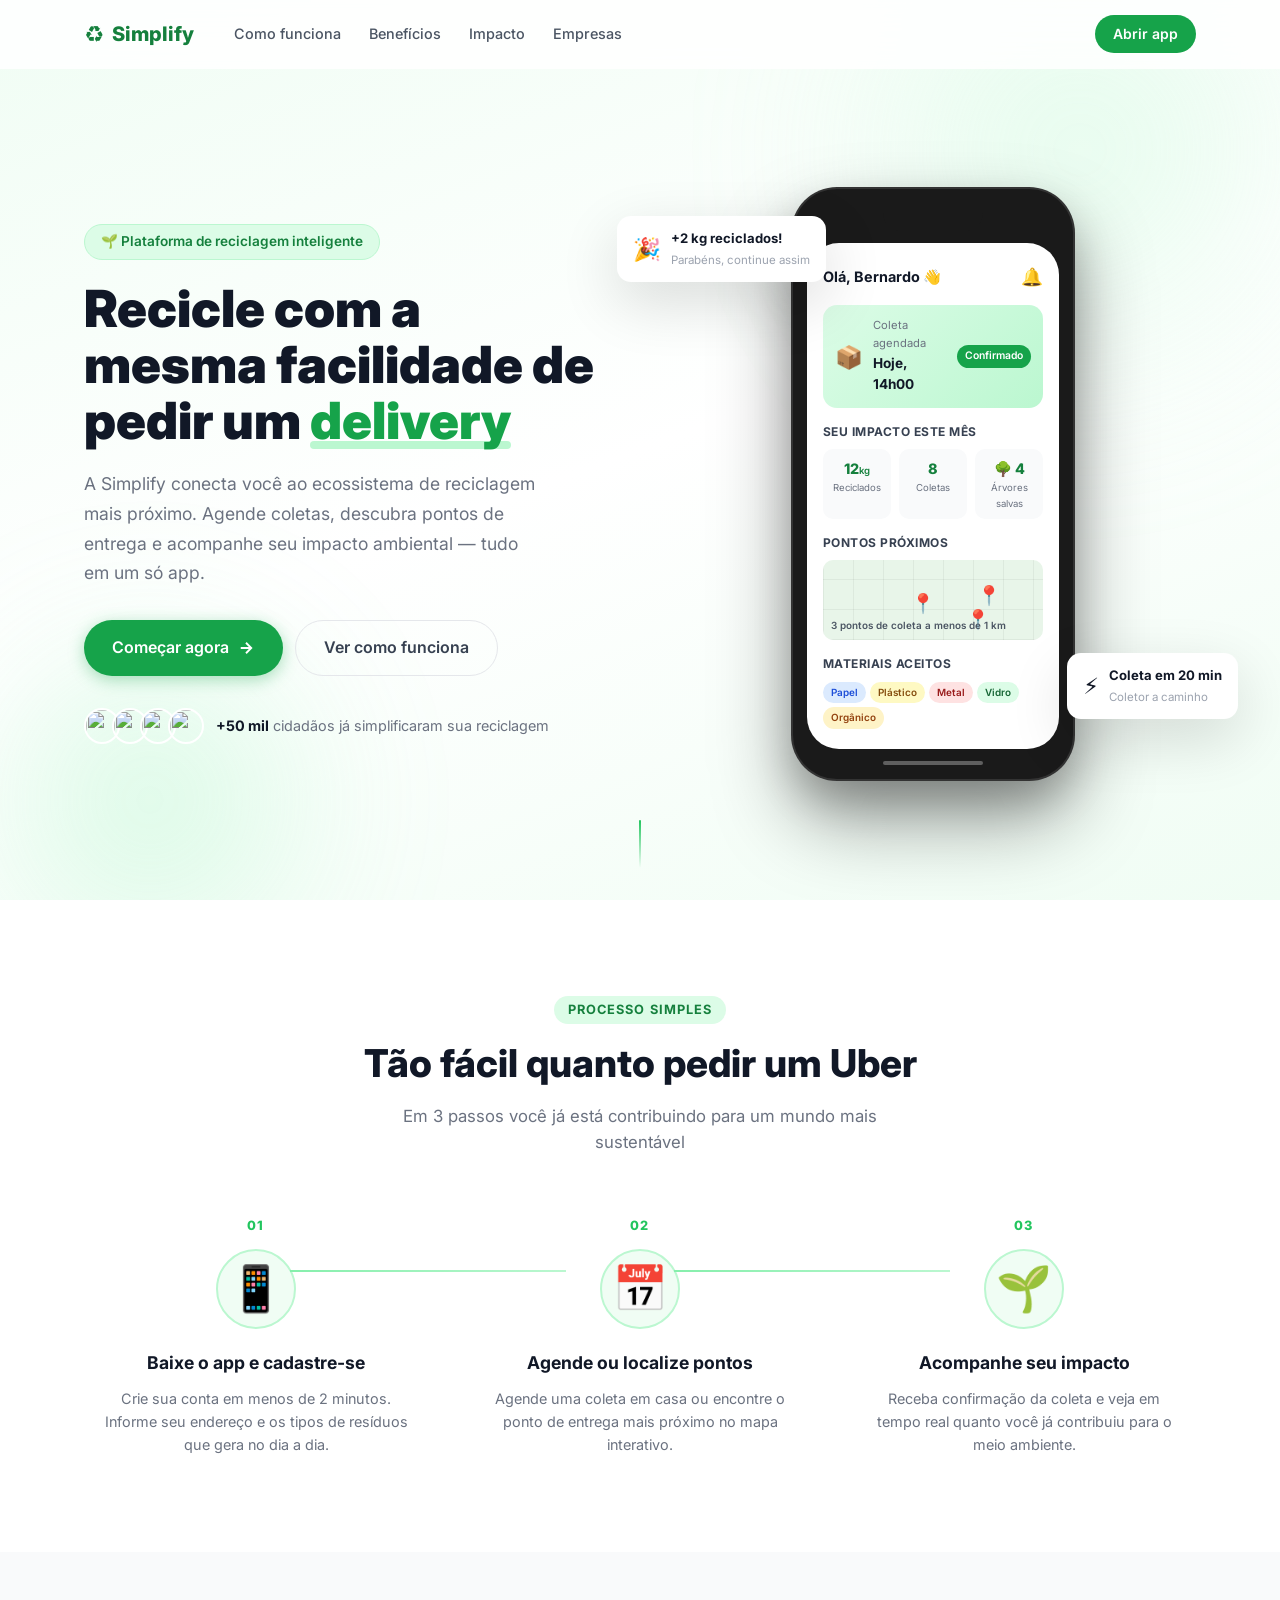
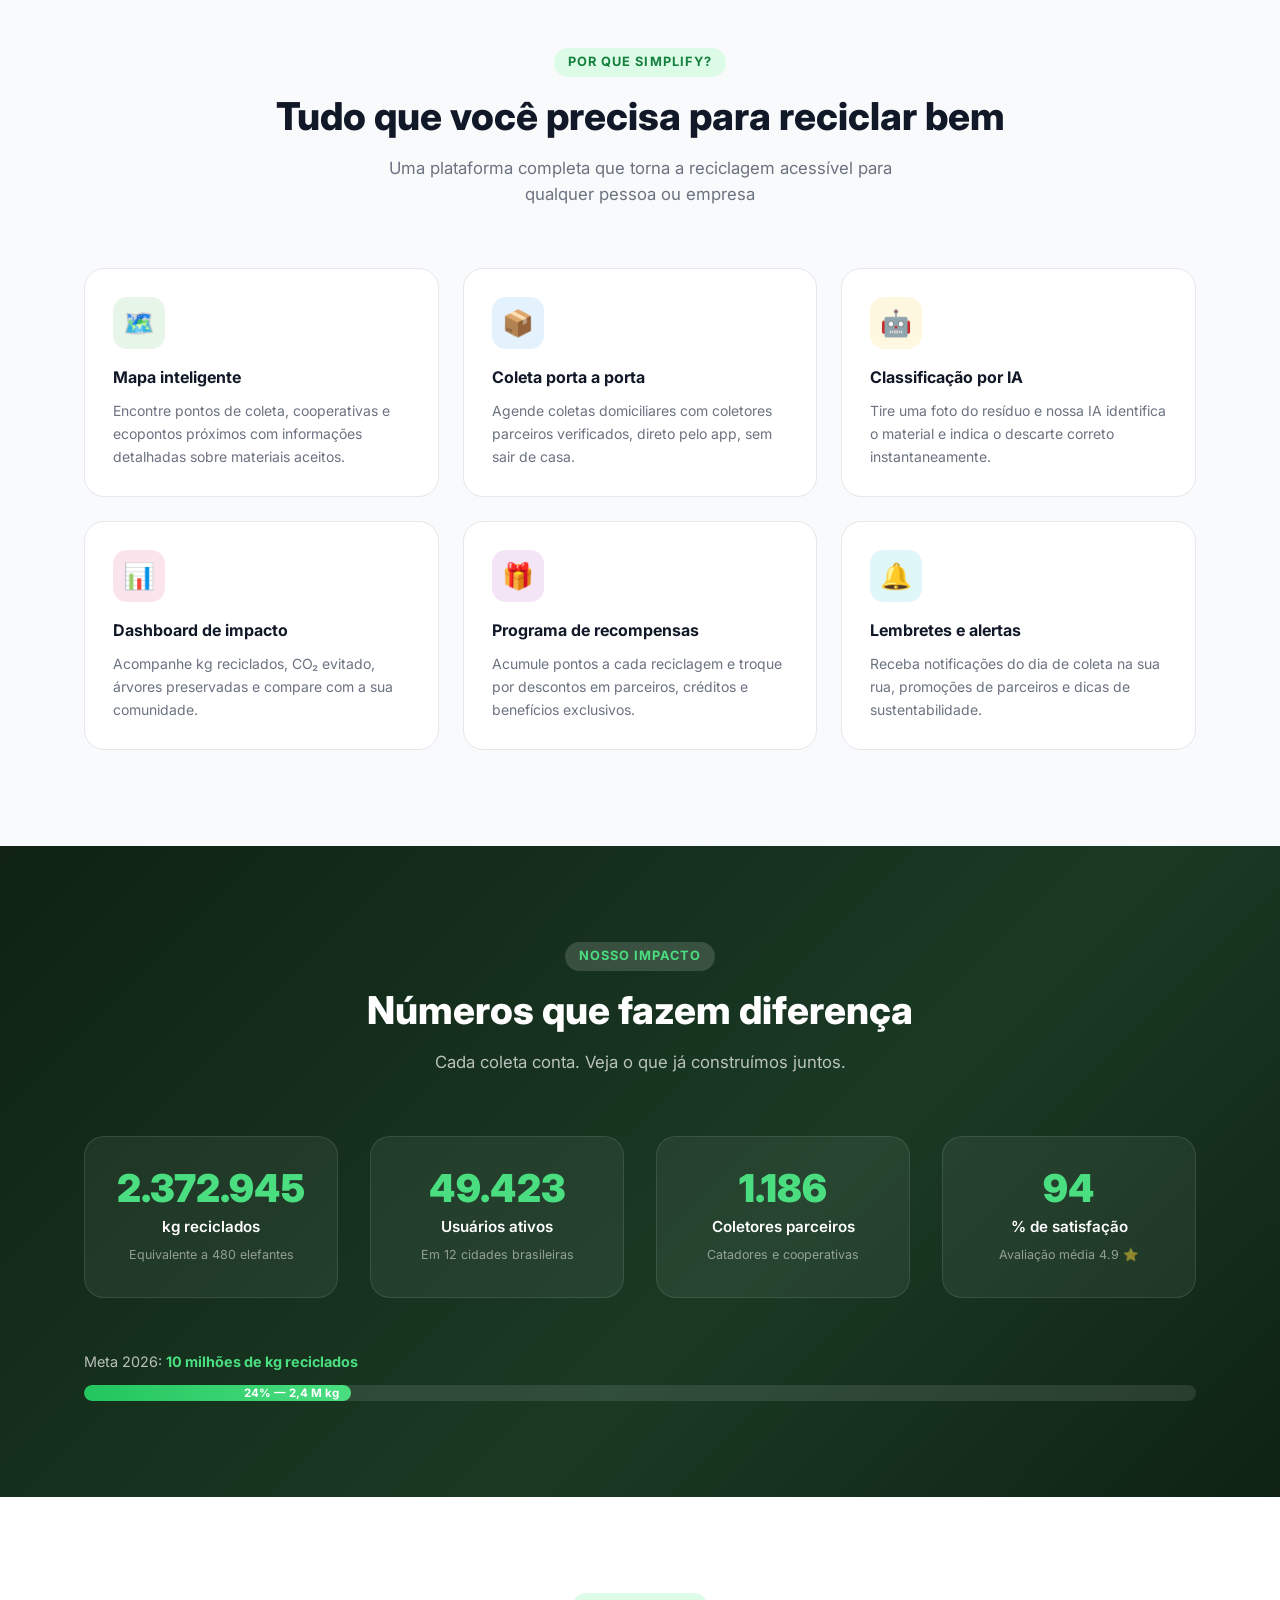
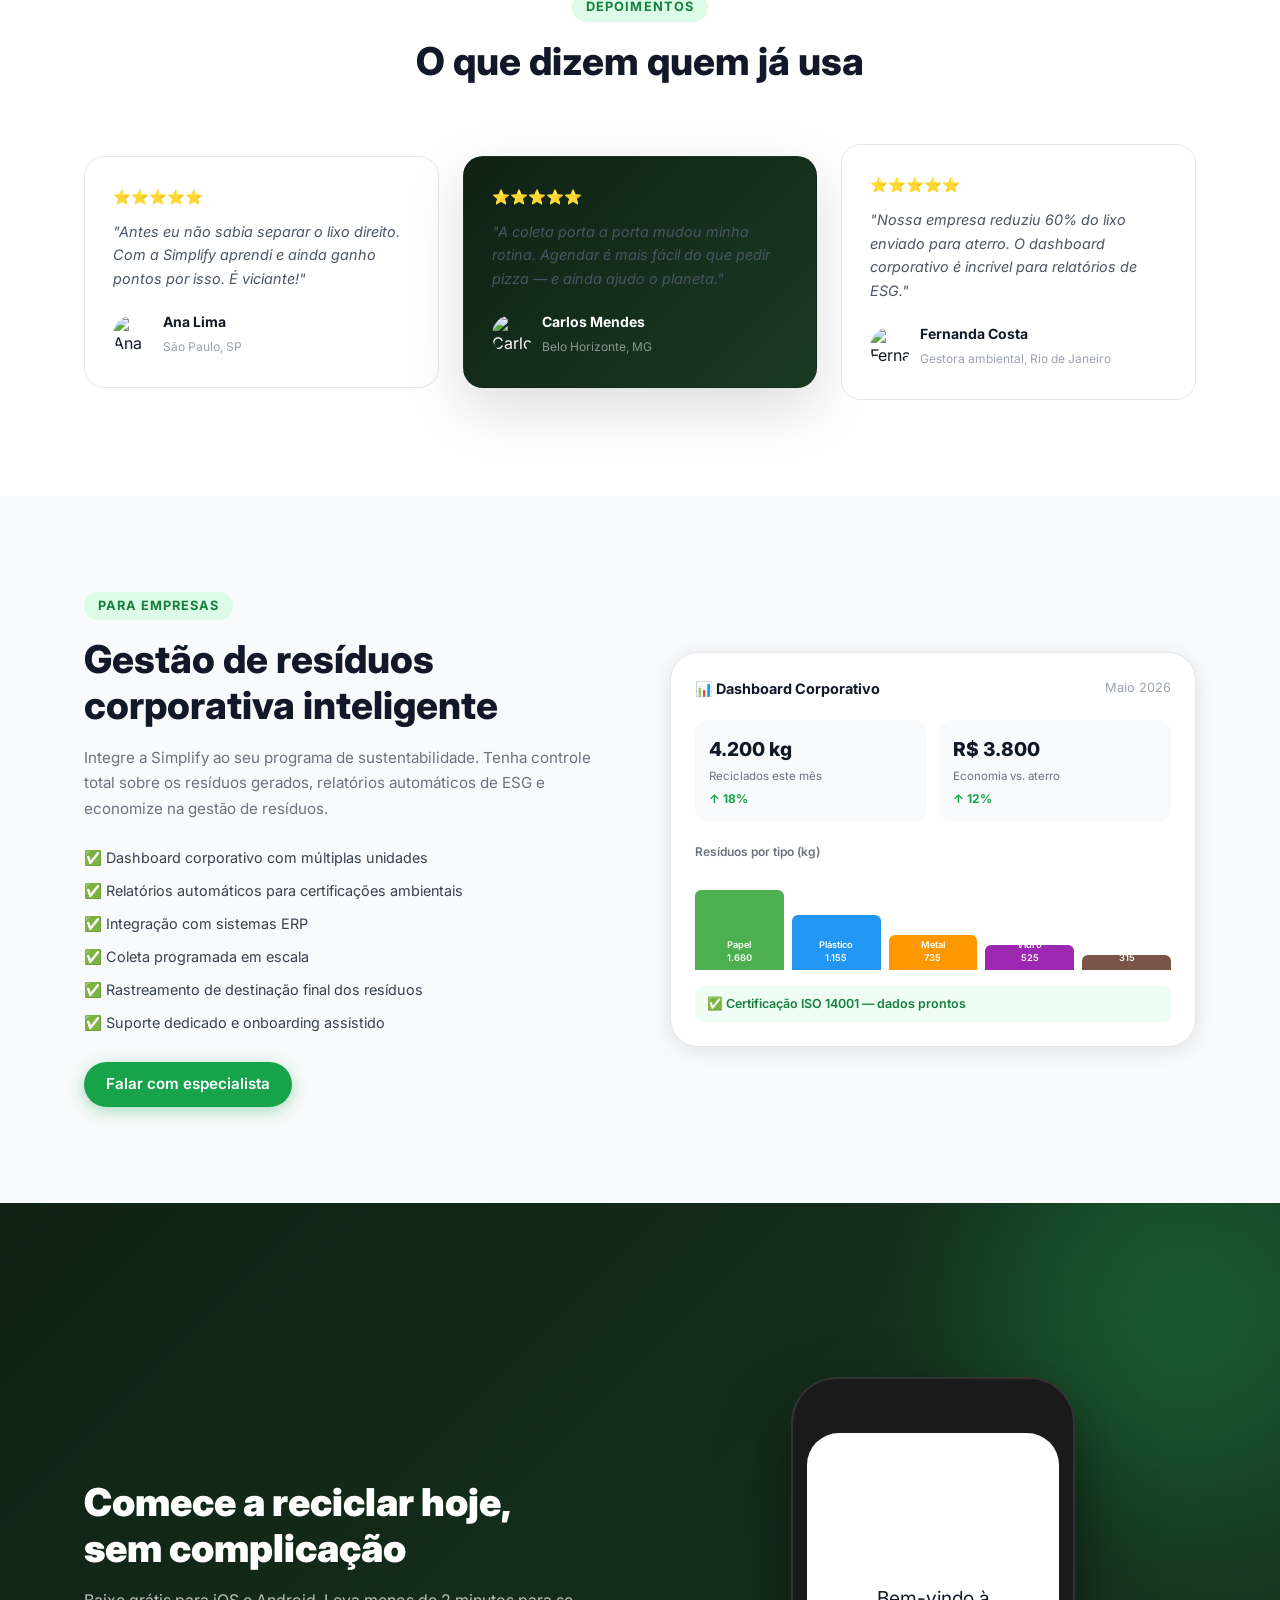
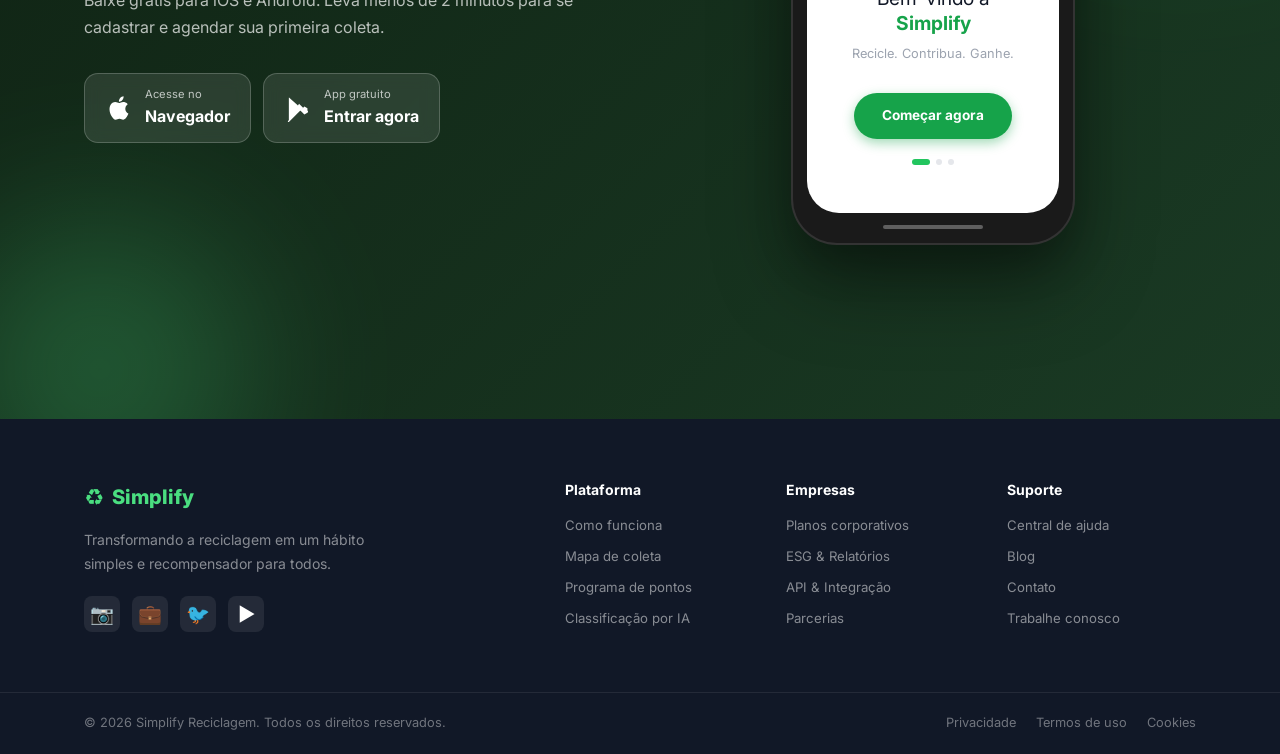
==== commit 8dae80f7: "." ====
--- a/index.html
+++ b/index.html
@@ -23,7 +23,7 @@
         <li><a href="#impacto">Impacto</a></li>
         <li><a href="#empresas">Empresas</a></li>
       </ul>
-      <a href="#baixar" class="btn btn--nav">Baixar app</a>
+      <a href="app.html" class="btn btn--nav">Abrir app</a>
       <button class="nav__burger" id="burger" aria-label="Menu">
         <span></span><span></span><span></span>
       </button>
@@ -33,7 +33,7 @@
       <a href="#beneficios">Benefícios</a>
       <a href="#impacto">Impacto</a>
       <a href="#empresas">Empresas</a>
-      <a href="#baixar" class="btn btn--primary">Baixar app</a>
+      <a href="app.html" class="btn btn--primary">Abrir app</a>
     </div>
   </nav>
 
@@ -54,7 +54,7 @@
           A Simplify conecta você ao ecossistema de reciclagem mais próximo. Agende coletas, descubra pontos de entrega e acompanhe seu impacto ambiental — tudo em um só app.
         </p>
         <div class="hero__actions">
-          <a href="#baixar" class="btn btn--primary btn--lg">
+          <a href="app.html" class="btn btn--primary btn--lg">
             Começar agora
             <svg width="18" height="18" viewBox="0 0 24 24" fill="none" stroke="currentColor" stroke-width="2.5"><path d="M5 12h14M12 5l7 7-7 7"/></svg>
           </a>
@@ -363,18 +363,18 @@
         <h2>Comece a reciclar hoje,<br/>sem complicação</h2>
         <p>Baixe grátis para iOS e Android. Leva menos de 2 minutos para se cadastrar e agendar sua primeira coleta.</p>
         <div class="store-btns">
-          <a href="#" class="store-btn">
+          <a href="app.html" class="store-btn">
             <svg viewBox="0 0 24 24" fill="currentColor" width="28" height="28"><path d="M18.71 19.5c-.83 1.24-1.71 2.45-3.05 2.47-1.34.03-1.77-.79-3.29-.79-1.53 0-2 .77-3.27.82-1.31.05-2.3-1.32-3.14-2.53C4.25 17 2.94 12.45 4.7 9.39c.87-1.52 2.43-2.48 4.12-2.51 1.28-.02 2.5.87 3.29.87.78 0 2.26-1.07 3.8-.91.65.03 2.47.26 3.64 1.98-.09.06-2.17 1.28-2.15 3.81.03 3.02 2.65 4.03 2.68 4.04-.03.07-.42 1.44-1.38 2.83M13 3.5c.73-.83 1.94-1.46 2.94-1.5.13 1.17-.34 2.35-1.04 3.19-.69.85-1.83 1.51-2.95 1.42-.15-1.15.41-2.35 1.05-3.11z"/></svg>
             <div>
-              <small>Disponível na</small>
-              <strong>App Store</strong>
+              <small>Acesse no</small>
+              <strong>Navegador</strong>
             </div>
           </a>
-          <a href="#" class="store-btn">
+          <a href="app.html" class="store-btn">
             <svg viewBox="0 0 24 24" fill="currentColor" width="28" height="28"><path d="M3.18 23.76c.3.17.64.24.99.2l12.19-12.19L12.9 8.3 3.18 23.76zm16.9-11.52-2.6-1.5L14 14.2l3.47 3.47 2.61-1.5c.74-.43.74-1.49 0-1.93zm-15.83-9.2c-.06.2-.09.41-.09.64v19.32c0 .23.03.44.09.64l.04.04 10.82-10.82v-.25L4.29 2.99l-.04.05z"/></svg>
             <div>
-              <small>Disponível no</small>
-              <strong>Google Play</strong>
+              <small>App gratuito</small>
+              <strong>Entrar agora</strong>
             </div>
           </a>
         </div>
@@ -387,7 +387,7 @@
                 <div class="onboarding__emoji">♻️</div>
                 <div class="onboarding__title">Bem-vindo à<br/><strong>Simplify</strong></div>
                 <div class="onboarding__sub">Recicle. Contribua. Ganhe.</div>
-                <div class="onboarding__btn">Começar agora</div>
+                <div class="onboarding__btn" onclick="location.href='app.html'" style="cursor:pointer">Começar agora</div>
                 <div class="onboarding__steps">
                   <span class="dot dot--active"></span>
                   <span class="dot"></span>
@@ -454,6 +454,53 @@
     </div>
   </footer>
 
+  <!-- MODAL LISTA DE ESPERA -->
+  <div class="modal-overlay" id="modalOverlay" aria-hidden="true">
+    <div class="modal" role="dialog" aria-modal="true" aria-labelledby="modalTitle">
+      <button class="modal__close" id="modalClose" aria-label="Fechar">✕</button>
+
+      <div id="modalFormView">
+        <div class="modal__emoji">♻️</div>
+        <h3 class="modal__title" id="modalTitle">Entre na lista de espera</h3>
+        <p class="modal__desc">O app está em fase de lançamento. Deixe seu email e seja o primeiro a saber quando chegar na sua cidade!</p>
+        <form class="modal__form" id="waitlistForm" novalidate>
+          <input type="text" id="wName" name="name" placeholder="Seu nome completo" required autocomplete="name" />
+          <input type="email" id="wEmail" name="email" placeholder="Seu melhor e-mail" required autocomplete="email" />
+          <select id="wCity" name="city">
+            <option value="">Sua cidade (opcional)</option>
+            <option>São Paulo</option>
+            <option>Rio de Janeiro</option>
+            <option>Belo Horizonte</option>
+            <option>Curitiba</option>
+            <option>Porto Alegre</option>
+            <option>Salvador</option>
+            <option>Recife</option>
+            <option>Outra cidade</option>
+          </select>
+          <button type="submit" class="btn btn--primary btn--full" id="waitlistSubmit">
+            Garantir minha vaga
+            <svg width="18" height="18" viewBox="0 0 24 24" fill="none" stroke="currentColor" stroke-width="2.5"><path d="M5 12h14M12 5l7 7-7 7"/></svg>
+          </button>
+          <p class="modal__privacy">🔒 Sem spam. Você pode cancelar a qualquer momento.</p>
+        </form>
+      </div>
+
+      <div id="modalSuccessView" class="modal__success-view" hidden>
+        <div class="modal__emoji">🎉</div>
+        <h3 class="modal__title">Você está na lista!</h3>
+        <p class="modal__desc">Assim que o app estiver disponível na sua cidade, você será avisado. Obrigado por acreditar na Simplify!</p>
+        <div class="modal__counter">
+          <strong>+50.000</strong>
+          pessoas também estão esperando
+        </div>
+        <button class="btn btn--primary btn--full" id="modalDone">Fechar</button>
+      </div>
+    </div>
+  </div>
+
+  <!-- TOAST -->
+  <div class="toast" id="toast" role="status" aria-live="polite"></div>
+
   <script src="script.js"></script>
 </body>
 </html>
--- a/style.css
+++ b/style.css
@@ -6,6 +6,8 @@
 :root {
   --green-50:  #f0fdf4;
   --green-100: #dcfce7;
+  --green-200: #bbf7d0;
+  --green-300: #86efac;
   --green-400: #4ade80;
   --green-500: #22c55e;
   --green-600: #16a34a;
@@ -14,8 +16,10 @@
   --gray-50:   #f9fafb;
   --gray-100:  #f3f4f6;
   --gray-200:  #e5e7eb;
+  --gray-300:  #d1d5db;
   --gray-400:  #9ca3af;
   --gray-500:  #6b7280;
+  --gray-600:  #4b5563;
   --gray-700:  #374151;
   --gray-900:  #111827;
   --white: #ffffff;
@@ -1030,3 +1034,141 @@
   .stats-grid { grid-template-columns: 1fr 1fr; }
   .hero__title { font-size: 2rem; }
 }
+
+/* ===========================
+   MODAL
+=========================== */
+.modal-overlay {
+  position: fixed;
+  inset: 0;
+  background: rgba(0,0,0,.6);
+  backdrop-filter: blur(4px);
+  z-index: 10000;
+  display: flex;
+  align-items: center;
+  justify-content: center;
+  padding: 20px;
+  opacity: 0;
+  pointer-events: none;
+  transition: opacity .25s ease;
+}
+.modal-overlay.open {
+  opacity: 1;
+  pointer-events: all;
+}
+
+.modal {
+  background: var(--white);
+  border-radius: var(--radius-xl);
+  padding: 40px;
+  max-width: 460px;
+  width: 100%;
+  position: relative;
+  box-shadow: var(--shadow-lg);
+  transform: scale(.93) translateY(16px);
+  transition: transform .3s cubic-bezier(.34,1.56,.64,1);
+}
+.modal-overlay.open .modal {
+  transform: scale(1) translateY(0);
+}
+
+.modal__close {
+  position: absolute;
+  top: 14px; right: 14px;
+  background: var(--gray-100);
+  border: none;
+  width: 32px; height: 32px;
+  border-radius: 50%;
+  font-size: 1rem;
+  cursor: pointer;
+  color: var(--gray-500);
+  display: flex;
+  align-items: center;
+  justify-content: center;
+  transition: var(--transition);
+  line-height: 1;
+}
+.modal__close:hover { background: var(--gray-200); color: var(--gray-900); }
+
+.modal__emoji { font-size: 2.6rem; text-align: center; margin-bottom: 12px; }
+.modal__title { font-size: 1.4rem; font-weight: 800; color: var(--gray-900); text-align: center; margin-bottom: 10px; }
+.modal__desc { font-size: .9rem; color: var(--gray-500); text-align: center; line-height: 1.65; margin-bottom: 24px; }
+
+.modal__form {
+  display: flex;
+  flex-direction: column;
+  gap: 12px;
+}
+.modal__form input,
+.modal__form select {
+  width: 100%;
+  padding: 12px 16px;
+  border: 1.5px solid var(--gray-200);
+  border-radius: var(--radius-md);
+  font-family: var(--font);
+  font-size: .95rem;
+  color: var(--gray-900);
+  background: var(--white);
+  transition: border-color var(--transition), box-shadow var(--transition);
+  outline: none;
+  appearance: none;
+}
+.modal__form input:focus,
+.modal__form select:focus {
+  border-color: var(--green-500);
+  box-shadow: 0 0 0 3px rgba(34,197,94,.15);
+}
+.modal__form input.field-error { border-color: #ef4444; box-shadow: 0 0 0 3px rgba(239,68,68,.12); }
+
+.btn--full { width: 100%; justify-content: center; }
+
+.modal__privacy { font-size: .75rem; color: var(--gray-400); text-align: center; }
+
+.modal__success-view {
+  display: flex;
+  flex-direction: column;
+  align-items: center;
+  text-align: center;
+  gap: 14px;
+}
+.modal__counter {
+  background: var(--green-50);
+  border: 1px solid var(--green-200);
+  border-radius: var(--radius-md);
+  padding: 12px 20px;
+  font-size: .85rem;
+  color: var(--green-700);
+  font-weight: 600;
+  width: 100%;
+}
+.modal__counter strong { font-size: 1.1rem; display: block; margin-bottom: 2px; }
+
+/* ===========================
+   TOAST
+=========================== */
+.toast {
+  position: fixed;
+  bottom: 28px;
+  left: 50%;
+  transform: translateX(-50%) translateY(80px);
+  background: var(--gray-900);
+  color: var(--white);
+  padding: 12px 24px;
+  border-radius: 100px;
+  font-size: .9rem;
+  font-weight: 500;
+  z-index: 20000;
+  box-shadow: var(--shadow-lg);
+  transition: transform .35s cubic-bezier(.34,1.56,.64,1), opacity .35s ease;
+  opacity: 0;
+  pointer-events: none;
+  white-space: nowrap;
+}
+.toast.show {
+  transform: translateX(-50%) translateY(0);
+  opacity: 1;
+}
+
+@media (max-width: 480px) {
+  .modal { padding: 28px 20px; }
+}
